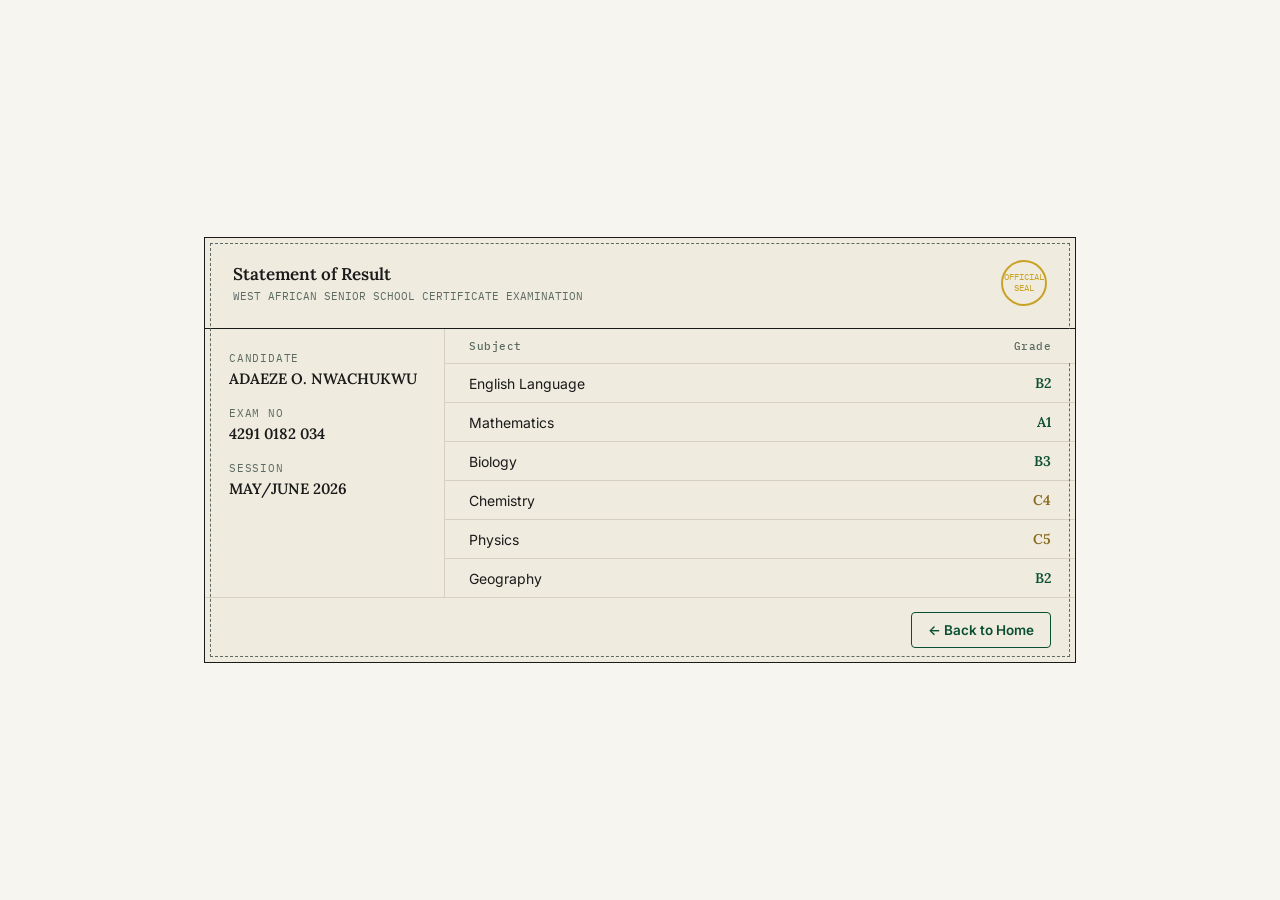
==== result-page.html @ 193b6bbd "add div, a and span" ====
<!DOCTYPE html>
<html lang="en">
<head>
<meta charset="UTF-8">
<meta name="viewport" content="width=device-width, initial-scale=1.0">
<title>Your Result — RESULTCHECK</title>
<link rel="preconnect" href="https://fonts.googleapis.com">
<link href="https://fonts.googleapis.com/css2?family=Lora:wght@400;500;600;700&family=IBM+Plex+Mono:wght@400;500&family=Inter:wght@400;500;600&display=swap" rel="stylesheet">
<link rel="stylesheet" href="css/waec-design-1.css">
<link rel="stylesheet" href="css/result-page.css">
</head>
<body class="result-page-body">

<div class="result-bg">
  <div class="result-bg-mark"></div>
</div>

<div class="result-page-wrap">
  <div class="slip slip-horizontal">
    <div class="slip-head">
      <div class="title">Statement of Result<small>WEST AFRICAN SENIOR SCHOOL CERTIFICATE EXAMINATION</small></div>
      <div class="slip-seal">OFFICIAL<br>SEAL</div>
    </div>

    <div class="slip-body-horizontal">
      <div class="slip-meta-vertical">
        <div class="meta-row"><span class="meta-label">CANDIDATE</span><strong>ADAEZE O. NWACHUKWU</strong></div>
        <div class="meta-row"><span class="meta-label">EXAM NO</span><strong id="slipExamNumber">4291 0182 034</strong></div>
        <div class="meta-row"><span class="meta-label">SESSION</span><strong>MAY/JUNE 2026</strong></div>
      </div>

      <table class="subjects-table-horizontal">
        <thead>
          <tr><th>Subject</th><th>Grade</th></tr>
        </thead>
        <tbody>
          <tr><td>English Language</td><td class="grade-B2">B2</td></tr>
          <tr><td>Mathematics</td><td class="grade-A1">A1</td></tr>
          <tr><td>Biology</td><td class="grade-B3">B3</td></tr>
          <tr><td>Chemistry</td><td class="grade-C4">C4</td></tr>
          <tr><td>Physics</td><td class="grade-C5">C5</td></tr>
          <tr><td>Geography</td><td class="grade-B2">B2</td></tr>
        </tbody>
      </table>
    </div>

    <div class="slip-actions">
      <a href="waec-design-1-working.html" class="btn-back-home">← Back to Home</a>
    </div>
  </div>
</div>

<script src="js/result-page.js"></script>
</body>
</html>
---- css/waec-design-1.css ----
:root {
    --paper: #F7F5EF;
    --paper-dim: #EFEBDF;
    --green: #0B4F32;
    --green-soft: #14603F;
    --gold: #C9A227;
    --ink: #1A1A1A;
    --muted: #5C6B62;
    --silver: #B8BCC0;
    --silver-dark: #8B9095;
    --line: #D6D0C0;
  }

  * { box-sizing: border-box; }

  body {
    margin: 0;
    background: var(--paper);
    color: var(--ink);
    font-family: 'Inter', sans-serif;
    -webkit-font-smoothing: antialiased;
  }

  /* ===== NAV ===== */
nav {
  background: var(--green);
  position: relative;
  box-shadow: 0 2px 10px rgba(11, 79, 50, 0.25);
}
nav::after {
  content: '';
  position: absolute;
  bottom: 0;
  left: 0;
  right: 0;
  height: 3px;
  background-image: repeating-linear-gradient(
    90deg,
    var(--gold) 0px,
    var(--gold) 8px,
    transparent 8px,
    transparent 14px
  );
}

.nav-inner {
  display: flex;
  justify-content: space-between;
  align-items: center;
  padding: 16px 0;
}

/* ----- Logo ----- */
.logo {
  display: flex;
  align-items: center;
  gap: 14px;
}
.logo-seal {
  width: 44px;
  height: 44px;
  flex-shrink: 0;
  clip-path: polygon(50% 0%, 100% 25%, 100% 75%, 50% 100%, 0% 75%, 0% 25%);
  background: var(--gold);
  display: flex;
  align-items: center;
  justify-content: center;
  position: relative;
}
.logo-seal::before {
  content: '';
  position: absolute;
  inset: 3px;
  clip-path: polygon(50% 0%, 100% 25%, 100% 75%, 50% 100%, 0% 75%, 0% 25%);
  background: var(--green);
}
.logo-seal {
  font-family: 'Lora', serif;
  font-weight: 700;
  font-size: 17px;
  color: var(--gold);
}
.logo-seal::after {
  content: 'W';
  position: relative;
  z-index: 1;
}
.logo-text {
  font-family: 'Lora', serif;
  font-weight: 700;
  font-size: 19px;
  letter-spacing: 0.3px;
  color: var(--paper);
  line-height: 1.15;
}
.logo-text span {
  color: var(--gold);
  font-weight: 400;
}
.logo-text small {
  display: block;
  font-family: 'IBM Plex Mono', monospace;
  font-weight: 400;
  font-size: 10px;
  letter-spacing: 0.5px;
  color: rgba(247, 245, 239, 0.55);
  margin-top: 2px;
}

/* ----- Links ----- */
.nav-links {
  display: flex;
  align-items: center;
  gap: 0;
}
.nav-link {
  position: relative;
  font-family: 'Inter', sans-serif;
  font-size: 14px;
  font-weight: 500;
  color: rgba(247, 245, 239, 0.85);
  text-decoration: none;
  padding: 8px 20px;
  transition: color 0.2s ease;
}
.nav-link:not(:last-child)::after {
  content: '';
  position: absolute;
  right: 0;
  top: 50%;
  width: 5px;
  height: 5px;
  background: var(--gold);
  transform: translateY(-50%) rotate(45deg);
  opacity: 0.6;
}
.nav-link::before {
  content: '';
  position: absolute;
  left: 20px;
  right: 20px;
  bottom: 4px;
  height: 2px;
  background: var(--gold);
  transform: scaleX(0);
  transform-origin: left;
  transition: transform 0.25s ease;
}
.nav-link:hover {
  color: var(--paper);
}
.nav-link:hover::before {
  transform: scaleX(1);
}

/* ----- Help badge ----- */
.nav-help {
  display: flex;
  align-items: center;
  gap: 8px;
  font-family: 'IBM Plex Mono', monospace;
  font-size: 12.5px;
  font-weight: 500;
  color: var(--paper);
  border: 1px solid rgba(201, 162, 39, 0.5);
  padding: 8px 14px;
  border-radius: 3px;
}
.nav-help-dot {
  width: 6px;
  height: 6px;
  border-radius: 50%;
  background: var(--gold);
  box-shadow: 0 0 6px var(--gold);
}
  /* ===== HERO ===== */
  .hero {
    padding: 60px 0 64px;
    display: grid;
    grid-template-columns: 1fr 1fr;
    gap: 56px;
    align-items: center;
  }
  .eyebrow-line {
    font-family: 'IBM Plex Mono', monospace;
    font-size: 12px;
    color: var(--muted);
    margin-bottom: 16px;
  }
  h1 {
    font-family: 'Lora', serif;
    font-weight: 600;
    font-size: 38px;
    line-height: 1.2;
    margin: 0 0 16px;
    color: var(--ink);
  }
  .hero-copy {
    font-size: 15.5px;
    line-height: 1.65;
    color: var(--muted);
    max-width: 420px;
    margin: 0 0 26px;
  }
  .hero-note {
    font-size: 12.5px;
    color: var(--muted);
    display: flex;
    align-items: center;
    gap: 8px;
  }
  .hero-note::before {
    content: '';
    width: 6px; height: 6px;
    background: var(--gold);
    display: inline-block;
    border-radius: 50%;
  }

  /* ===== SCRATCH CARD ===== */
  .card {
    background: var(--green);
    border-radius: 6px;
    padding: 0;
    position: relative;
    box-shadow: 0 1px 0 var(--gold) inset;
    overflow: hidden;
  }
  .card-top {
    padding: 20px 24px 16px;
    display: flex;
    justify-content: space-between;
    align-items: flex-start;
    border-bottom: 1px dashed rgba(255,255,255,0.25);
  }
  .card-brand {
    font-family: 'Lora', serif;
    color: var(--paper);
    font-weight: 600;
    font-size: 15px;
  }
  .card-brand small {
    display: block;
    font-family: 'IBM Plex Mono', monospace;
    font-weight: 400;
    font-size: 10px;
    color: rgba(247,245,239,0.6);
    margin-top: 3px;
    letter-spacing: 0.5px;
  }
  .card-year {
    font-family: 'IBM Plex Mono', monospace;
    font-size: 11px;
    color: var(--gold);
    border: 1px solid var(--gold);
    padding: 4px 8px;
    border-radius: 3px;
  }

  .card-body { padding: 22px 24px 26px; }

  .field-label {
    font-family: 'IBM Plex Mono', monospace;
    font-size: 10.5px;
    letter-spacing: 0.8px;
    color: rgba(247,245,239,0.55);
    margin-bottom: 6px;
  }
  .field {
    background: rgba(247,245,239,0.06);
    border: 1px solid rgba(247,245,239,0.2);
    border-radius: 4px;
    padding: 11px 12px;
    margin-bottom: 16px;
    color: var(--paper);
    font-family: 'IBM Plex Mono', monospace;
    font-size: 14px;
    letter-spacing: 1px;
  }

  .scratch-panel {
    background: linear-gradient(135deg, var(--silver) 0%, var(--silver-dark) 50%, var(--silver) 100%);
    border-radius: 4px;
    padding: 13px 12px;
    margin-bottom: 20px;
    position: relative;
    display: flex;
    align-items: center;
    justify-content: space-between;
  }
  .scratch-panel .pin-label {
    font-family: 'IBM Plex Mono', monospace;
    font-size: 10px;
    color: #4A4E52;
    letter-spacing: 0.6px;
  }
  .scratch-panel .pin-value {
    font-family: 'IBM Plex Mono', monospace;
    font-size: 15px;
    letter-spacing: 3px;
    color: #33373A;
    font-weight: 500;
  }
  .scratch-texture {
    position: absolute;
    inset: 0;
    border-radius: 4px;
    background-image: repeating-linear-gradient(
      115deg,
      rgba(255,255,255,0.15) 0px,
      rgba(255,255,255,0.15) 1px,
      transparent 1px,
      transparent 5px
    );
    pointer-events: none;
  }

  .btn-check {
    width: 100%;
    background: var(--gold);
    color: var(--green);
    border: none;
    padding: 13px;
    font-size: 14.5px;
    font-weight: 600;
    font-family: 'Inter', sans-serif;
    border-radius: 4px;
    cursor: pointer;
  }

  /* ===== HOW IT WORKS ===== */
  .steps {
    padding: 56px 0 60px;
    border-top: 1px solid var(--line);
  }
  .section-head { margin-bottom: 30px; }
  .section-head h2 {
    font-family: 'Lora', serif;
    font-size: 24px;
    font-weight: 600;
    margin: 0 0 6px;
  }
  .section-head p {
    font-size: 14px;
    color: var(--muted);
    margin: 0;
  }
  .steps-grid {
    display: grid;
    grid-template-columns: repeat(3, 1fr);
    gap: 0;
  }
  .step {
    padding: 0 24px 0 0;
    border-right: 1px solid var(--line);
    margin-right: 24px;
  }
  .step:last-child { border-right: none; margin-right: 0; padding-right: 0; }
  .step-num {
    font-family: 'IBM Plex Mono', monospace;
    font-size: 12px;
    color: var(--gold);
    margin-bottom: 10px;
  }
  .step h3 {
    font-family: 'Lora', serif;
    font-size: 16.5px;
    margin: 0 0 8px;
  }
  .step p {
    font-size: 13.5px;
    color: var(--muted);
    line-height: 1.6;
    margin: 0;
  }

  /* ===== SAMPLE RESULT SLIP ===== */
  .slip-section {
    padding: 60px 0 72px;
    border-top: 1px solid var(--line);
  }
  .slip {
    border: 1.5px solid var(--ink);
    background: var(--paper-dim);
    position: relative;
  }
  .slip::before {
    content: '';
    position: absolute;
    inset: 5px;
    border: 1px dashed var(--muted);
    pointer-events: none;
  }
  .slip-head {
    display: flex;
    justify-content: space-between;
    align-items: center;
    padding: 22px 28px;
    border-bottom: 1px solid var(--ink);
  }
  .slip-head .title {
    font-family: 'Lora', serif;
    font-weight: 600;
    font-size: 17px;
  }
  .slip-head .title small {
    display: block;
    font-family: 'IBM Plex Mono', monospace;
    font-weight: 400;
    font-size: 10.5px;
    color: var(--muted);
    margin-top: 4px;
  }
  .slip-seal {
    width: 46px; height: 46px;
    border: 2px solid var(--gold);
    border-radius: 50%;
    display: flex; align-items: center; justify-content: center;
    font-family: 'IBM Plex Mono', monospace;
    font-size: 9px;
    color: var(--gold);
    text-align: center;
    line-height: 1.2;
  }
  .slip-meta {
    display: flex;
    gap: 40px;
    padding: 16px 28px;
    border-bottom: 1px solid var(--line);
    font-family: 'IBM Plex Mono', monospace;
    font-size: 11.5px;
    color: var(--muted);
  }
  .slip-meta strong { color: var(--ink); font-weight: 500; }

  table { width: 100%; border-collapse: collapse; }
  thead th {
    text-align: left;
    font-family: 'IBM Plex Mono', monospace;
    font-size: 10.5px;
    font-weight: 500;
    color: var(--muted);
    padding: 14px 28px 10px;
    letter-spacing: 0.5px;
  }
  thead th:last-child { text-align: right; padding-right: 28px; }
  tbody td {
    padding: 11px 28px;
    font-size: 14px;
    border-top: 1px solid var(--line);
  }
  tbody td:last-child {
    text-align: right;
    font-family: 'Lora', serif;
    font-weight: 600;
    padding-right: 28px;
  }
  .grade-A1, .grade-B2, .grade-B3 { color: var(--green); }
  .grade-C4, .grade-C5, .grade-C6 { color: #8A6A1E; }

  footer {
    border-top: 1px solid var(--line);
    padding: 22px 0;
    display: flex;
    justify-content: space-between;
    font-size: 11.5px;
    font-family: 'IBM Plex Mono', monospace;
    color: var(--muted);
  }

  @media (max-width: 760px) {
    .hero { grid-template-columns: 1fr; gap: 36px; }
    h1 { font-size: 29px; }
    .steps-grid { grid-template-columns: 1fr; row-gap: 24px; }
    .step { border-right: none; margin-right: 0; padding-right: 0; }
    .slip-meta { flex-wrap: wrap; gap: 16px 24px; }
  }
  /* Real <input> elements need their browser defaults reset to
     look like the .field boxes did as plain divs */
  input.field {
    width: 100%;
    font-family: 'IBM Plex Mono', monospace;
    outline: none;
  }
  input.field::placeholder {
    color: rgba(247,245,239,0.35);
  }
  input.field:focus {
    border-color: var(--gold);
  }

  .field-error {
    color: #E07A5F;
    font-size: 12px;
    font-family: 'Inter', sans-serif;
    margin: -10px 0 12px;
    min-height: 14px;
  }

  /* Scratch panel is now a <button> — strip button defaults */
  .scratch-panel {
    border: none;
    cursor: pointer;
    width: 100%;
    text-align: left;
  }
  .scratch-texture {
    transition: opacity 0.4s ease;
  }
  .pin-value {
    transition: letter-spacing 0.2s ease;
  }

  .btn-check:disabled {
    opacity: 0.7;
    cursor: default;
  }
.hidden {
  display: none;
}

/* Result slip becomes a full-screen overlay that covers the checker */
.slip-section:not(.hidden) {
  position: fixed;
  inset: 0;
  z-index: 200;
  background: rgba(26, 26, 26, 0.6);
  padding: 40px 20px;
  overflow-y: auto;
  display: flex;
  justify-content: center;
  border-top: none;
  animation: fadeInOverlay 0.3s ease;
}
.slip-section:not(.hidden) .wrap {
  max-width: 640px;
  width: 100%;
  height: fit-content;
}
@keyframes fadeInOverlay {
  from { opacity: 0; }
  to { opacity: 1; }
}
  @keyframes reveal {
    from { opacity: 0; transform: translateY(8px); }
    to { opacity: 1; transform: translateY(0); }
  }
  .btn-primary-reveal {
  margin-top: 20px;
  background: var(--green);
  color: var(--paper);
  border: none;
  padding: 13px 24px;
  font-size: 14.5px;
  font-weight: 600;
  font-family: 'Inter', sans-serif;
  border-radius: 4px;
  cursor: pointer;
}
.btn-primary-reveal:hover {
  background: var(--green-soft);
}

.card:not(.hidden) {
  animation: reveal 0.5s ease;
}
/* ===== HAMBURGER TOGGLE (hidden on desktop) ===== */
.nav-toggle {
  display: none;
  flex-direction: column;
  justify-content: center;
  gap: 5px;
  width: 32px;
  height: 32px;
  background: transparent;
  border: none;
  cursor: pointer;
  padding: 0;
}
.nav-toggle span {
  display: block;
  height: 2px;
  width: 100%;
  background: var(--paper);
  border-radius: 1px;
  transition: transform 0.25s ease, opacity 0.25s ease;
}

/* Turn the three bars into an X when the menu is open */
.nav-toggle[aria-expanded="true"] span:nth-child(1) {
  transform: translateY(7px) rotate(45deg);
}
.nav-toggle[aria-expanded="true"] span:nth-child(2) {
  opacity: 0;
}
.nav-toggle[aria-expanded="true"] span:nth-child(3) {
  transform: translateY(-7px) rotate(-45deg);
}

/* ===== MOBILE NAV LAYOUT ===== */
@media (max-width: 760px) {
  .nav-toggle {
    display: flex;
  }

  .nav-panel {
    position: absolute;
    top: 100%;
    left: 0;
    right: 0;
    background: var(--green-soft);
    border-top: 1px solid rgba(201, 162, 39, 0.3);
    max-height: 0;
    overflow: hidden;
    transition: max-height 0.3s ease;
  }
  .nav-panel.open {
    max-height: 300px;
  }

  .nav-links {
    flex-direction: column;
    align-items: flex-start;
    padding: 8px 28px;
    gap: 2px;
  }
  .nav-link {
    width: 100%;
    padding: 12px 0;
  }
  .nav-link:not(:last-child)::after {
    display: none;
  }
  .nav-link::before {
    left: 0;
    right: 0;
  }

  .nav-help {
    margin: 12px 28px 20px;
    width: fit-content;
  }

  nav {
    position: relative;
  }
}

/* ===== HERO REDESIGN (centered, expanded, dynamic) ===== */
.hero {
  position: relative;
  overflow: hidden;
  padding: 110px 0 120px;
  display: block;
  text-align: center;
}

.hero-bg-mark {
  position: absolute;
  top: 50%;
  left: 50%;
  width: 580px;
  height: 580px;
  transform: translate(-50%, -50%);
  clip-path: polygon(50% 0%, 100% 25%, 100% 75%, 50% 100%, 0% 75%, 0% 25%);
  background: var(--green);
  opacity: 0.045;
  z-index: 0;
  animation: slowSpin 70s linear infinite;
  pointer-events: none;
}
@keyframes slowSpin {
  from { transform: translate(-50%, -50%) rotate(0deg); }
  to { transform: translate(-50%, -50%) rotate(360deg); }
}

.hero-inner {
  position: relative;
  z-index: 1;
  display: flex;
  flex-direction: column;
  align-items: center;
}

.hero .eyebrow-line {
  margin-bottom: 18px;
  animation: fadeInUp 0.6s ease 0s both;
}
.hero h1 {
  font-size: 52px;
  max-width: 680px;
  margin: 0 auto 20px;
  animation: fadeInUp 0.6s ease 0.1s both;
}
.hero .hero-copy {
  max-width: 500px;
  margin: 0 auto 26px;
}
.hero .hero-copy { animation: fadeInUp 0.6s ease 0.2s both; }
.hero .hero-note {
  justify-content: center;
  animation: fadeInUp 0.6s ease 0.3s both;
}
.hero .btn-primary-reveal {
  animation: fadeInUp 0.6s ease 0.4s both;
}

.hero .card {
  margin: 36px auto 0;
  max-width: 420px;
  text-align: left;
}

@keyframes fadeInUp {
  from { opacity: 0; transform: translateY(18px); }
  to { opacity: 1; transform: translateY(0); }
}

@media (max-width: 760px) {
  .hero h1 { font-size: 34px; }
}

/* ===== HIDE RESULT BUTTON ===== */
.btn-hide-result {
  display: inline-flex;
  align-items: center;
  background: transparent;
  border: 1px solid var(--muted);
  color: var(--muted);
  font-family: 'Inter', sans-serif;
  font-size: 13px;
  font-weight: 500;
  padding: 8px 16px;
  border-radius: 4px;
  cursor: pointer;
  margin-bottom: 24px;
  transition: border-color 0.2s ease, color 0.2s ease;
}
.btn-hide-result:hover {
  border-color: var(--ink);
  color: var(--ink);
}
---- css/result-page.css ----
html, body.result-page-body {
  height: 100%;
  margin: 0;
  overflow: hidden;
  background: var(--paper);
}

body.result-page-body {
  display: flex;
  align-items: center;
  justify-content: center;
  position: relative;
}

/* ===== Background ===== */
.result-bg {
  position: fixed;
  inset: 0;
  z-index: -1;
  overflow: hidden;
}
.result-bg-mark {
  position: absolute;
  top: 50%;
  left: 50%;
  width: 900px;
  height: 900px;
  transform: translate(-50%, -50%);
  clip-path: polygon(50% 0%, 100% 25%, 100% 75%, 50% 100%, 0% 75%, 0% 25%);
  background: var(--green);
  opacity: 0.04;
  animation: slowSpin 80s linear infinite;
}
@keyframes slowSpin {
  from { transform: translate(-50%, -50%) rotate(0deg); }
  to { transform: translate(-50%, -50%) rotate(360deg); }
}

/* ===== Horizontal slip layout ===== */
.result-page-wrap {
  width: 100%;
  max-width: 920px;
  max-height: 92vh;
  padding: 0 24px;
  box-sizing: border-box;
  animation: fadeInUp 0.5s ease both;
}
@keyframes fadeInUp {
  from { opacity: 0; transform: translateY(14px); }
  to { opacity: 1; transform: translateY(0); }
}

.slip-horizontal {
  max-height: 88vh;
  display: flex;
  flex-direction: column;
}

.slip-body-horizontal {
  display: flex;
  flex: 1;
  min-height: 0;
}

.slip-meta-vertical {
  width: 240px;
  flex-shrink: 0;
  border-right: 1px solid var(--line);
  padding: 22px 24px;
  display: flex;
  flex-direction: column;
  gap: 18px;
}
.meta-row {
  display: flex;
  flex-direction: column;
  gap: 4px;
  opacity: 0;
  animation: rowIn 0.4s ease forwards;
}
.meta-row:nth-child(1) { animation-delay: 0.15s; }
.meta-row:nth-child(2) { animation-delay: 0.25s; }
.meta-row:nth-child(3) { animation-delay: 0.35s; }
.meta-label {
  font-family: 'IBM Plex Mono', monospace;
  font-size: 10.5px;
  letter-spacing: 0.8px;
  color: var(--muted);
}
.meta-row strong {
  font-family: 'Lora', serif;
  font-size: 15px;
  font-weight: 600;
}
@keyframes rowIn {
  from { opacity: 0; transform: translateX(-8px); }
  to { opacity: 1; transform: translateX(0); }
}

.subjects-table-horizontal {
  flex: 1;
  overflow-y: auto;
  border-collapse: collapse;
}
.subjects-table-horizontal thead th {
  position: sticky;
  top: 0;
  background: var(--paper-dim);
  text-align: left;
  font-family: 'IBM Plex Mono', monospace;
  font-size: 10.5px;
  color: var(--muted);
  padding: 10px 24px;
}
.subjects-table-horizontal thead th:last-child { text-align: right; }
.subjects-table-horizontal tbody td {
  padding: 10px 24px;
  font-size: 14px;
  border-top: 1px solid var(--line);
  opacity: 0;
  animation: rowIn 0.35s ease forwards;
}
.subjects-table-horizontal tbody td:last-child {
  text-align: right;
  font-family: 'Lora', serif;
  font-weight: 600;
}
.subjects-table-horizontal tbody tr:nth-child(1) td { animation-delay: 0.3s; }
.subjects-table-horizontal tbody tr:nth-child(2) td { animation-delay: 0.36s; }
.subjects-table-horizontal tbody tr:nth-child(3) td { animation-delay: 0.42s; }
.subjects-table-horizontal tbody tr:nth-child(4) td { animation-delay: 0.48s; }
.subjects-table-horizontal tbody tr:nth-child(5) td { animation-delay: 0.54s; }
.subjects-table-horizontal tbody tr:nth-child(6) td { animation-delay: 0.6s; }
.subjects-table-horizontal tbody tr:hover td {
  background: var(--paper-dim);
}

.slip-actions {
  padding: 14px 24px;
  border-top: 1px solid var(--line);
  display: flex;
  justify-content: flex-end;
}
.btn-back-home {
  font-family: 'Inter', sans-serif;
  font-size: 13.5px;
  font-weight: 600;
  color: var(--green);
  text-decoration: none;
  padding: 9px 16px;
  border: 1px solid var(--green);
  border-radius: 4px;
  transition: background 0.2s ease, color 0.2s ease;
}
.btn-back-home:hover {
  background: var(--green);
  color: var(--paper);
}

@media (max-width: 640px) {
  .slip-body-horizontal { flex-direction: column; overflow-y: auto; }
  .slip-meta-vertical {
    width: auto;
    border-right: none;
    border-bottom: 1px solid var(--line);
    flex-direction: row;
    flex-wrap: wrap;
    gap: 20px;
  }
  .subjects-table-horizontal { overflow-y: visible; }
}
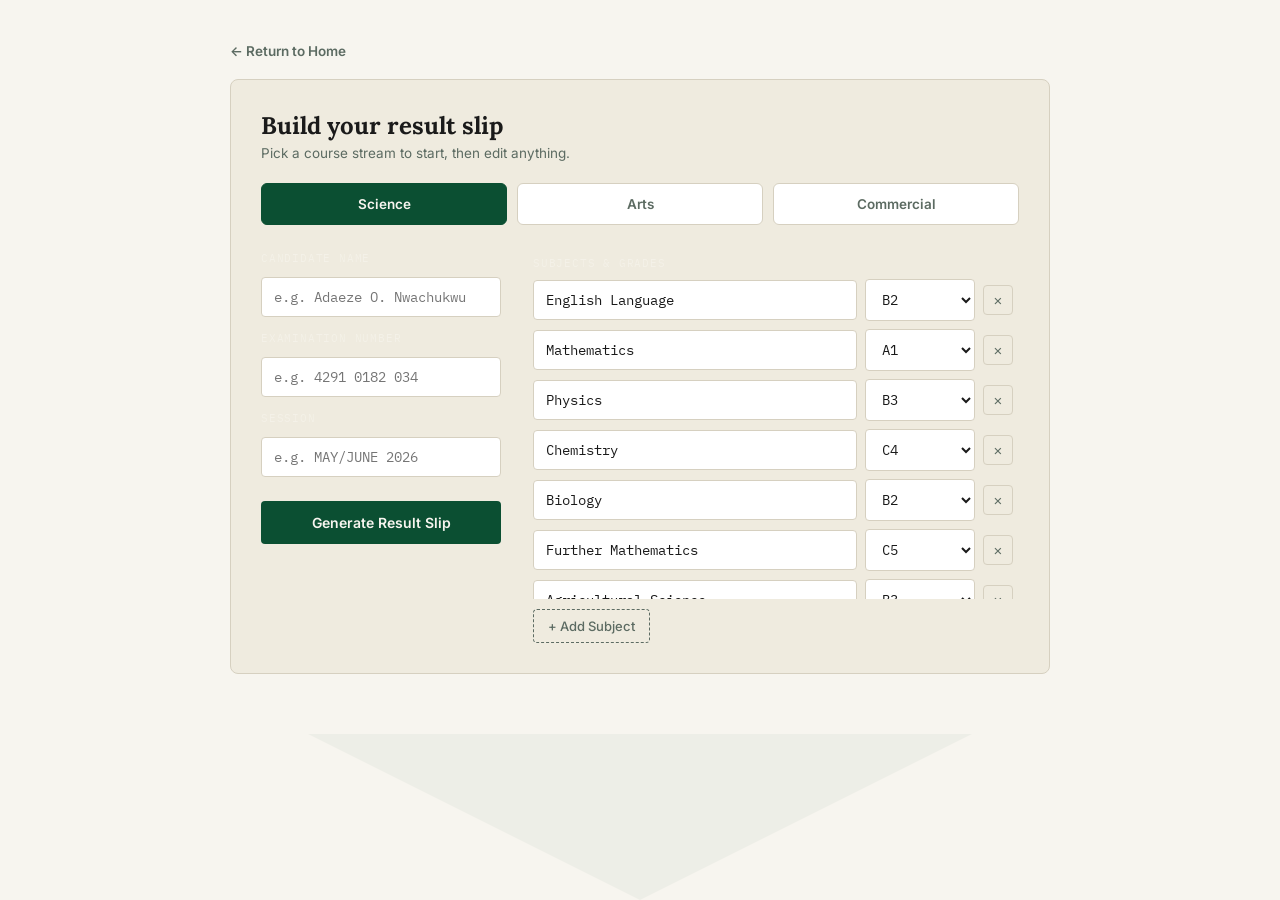
==== commit 885476ce: "add div , input and class" ====
--- a/result-page.html
+++ b/result-page.html
@@ -3,7 +3,7 @@
 <head>
 <meta charset="UTF-8">
 <meta name="viewport" content="width=device-width, initial-scale=1.0">
-<title>Your Result — RESULTCHECK</title>
+<title>Build Your Result — RESULTCHECK</title>
 <link rel="preconnect" href="https://fonts.googleapis.com">
 <link href="https://fonts.googleapis.com/css2?family=Lora:wght@400;500;600;700&family=IBM+Plex+Mono:wght@400;500&family=Inter:wght@400;500;600&display=swap" rel="stylesheet">
 <link rel="stylesheet" href="css/waec-design-1.css">
@@ -15,8 +15,48 @@
   <div class="result-bg-mark"></div>
 </div>
 
-<div class="result-page-wrap">
-  <div class="slip slip-horizontal">
+<div class="builder-wrap">
+
+  <a href="waec-design-1-working.html" class="btn-return">← Return to Home</a>
+
+  <!-- ===== BUILDER (shown first) ===== -->
+  <div class="builder-panel" id="inputPanel">
+
+    <div class="builder-head">
+      <h2>Build your result slip</h2>
+      <p>Pick a course stream to start, then edit anything.</p>
+    </div>
+
+    <div class="stream-picker">
+      <button type="button" class="stream-chip stream-science" data-stream="science">Science</button>
+      <button type="button" class="stream-chip stream-arts" data-stream="arts">Arts</button>
+      <button type="button" class="stream-chip stream-commercial" data-stream="commercial">Commercial</button>
+    </div>
+
+    <div class="builder-columns">
+      <div class="builder-col-left">
+        <label class="field-label">CANDIDATE NAME</label>
+        <input type="text" class="field-light" id="inputName" placeholder="e.g. Adaeze O. Nwachukwu">
+
+        <label class="field-label">EXAMINATION NUMBER</label>
+        <input type="text" class="field-light" id="inputExamNo" placeholder="e.g. 4291 0182 034">
+
+        <label class="field-label">SESSION</label>
+        <input type="text" class="field-light" id="inputSession" placeholder="e.g. MAY/JUNE 2026">
+
+        <button type="button" class="btn-generate" id="generateBtn">Generate Result Slip</button>
+      </div>
+
+      <div class="builder-col-right">
+        <label class="field-label">SUBJECTS &amp; GRADES</label>
+        <div class="subject-rows" id="subjectRows"></div>
+        <button type="button" class="btn-add-subject" id="addSubjectBtn">+ Add Subject</button>
+      </div>
+    </div>
+  </div>
+
+  <!-- ===== GENERATED SLIP (hidden until generated) ===== -->
+  <div class="slip slip-horizontal hidden" id="generatedSlip">
     <div class="slip-head">
       <div class="title">Statement of Result<small>WEST AFRICAN SENIOR SCHOOL CERTIFICATE EXAMINATION</small></div>
       <div class="slip-seal">OFFICIAL<br>SEAL</div>
@@ -24,30 +64,22 @@
 
     <div class="slip-body-horizontal">
       <div class="slip-meta-vertical">
-        <div class="meta-row"><span class="meta-label">CANDIDATE</span><strong>ADAEZE O. NWACHUKWU</strong></div>
-        <div class="meta-row"><span class="meta-label">EXAM NO</span><strong id="slipExamNumber">4291 0182 034</strong></div>
-        <div class="meta-row"><span class="meta-label">SESSION</span><strong>MAY/JUNE 2026</strong></div>
+        <div class="meta-row"><span class="meta-label">CANDIDATE</span><strong id="outName">—</strong></div>
+        <div class="meta-row"><span class="meta-label">EXAM NO</span><strong id="outExamNo">—</strong></div>
+        <div class="meta-row"><span class="meta-label">SESSION</span><strong id="outSession">—</strong></div>
       </div>
 
       <table class="subjects-table-horizontal">
-        <thead>
-          <tr><th>Subject</th><th>Grade</th></tr>
-        </thead>
-        <tbody>
-          <tr><td>English Language</td><td class="grade-B2">B2</td></tr>
-          <tr><td>Mathematics</td><td class="grade-A1">A1</td></tr>
-          <tr><td>Biology</td><td class="grade-B3">B3</td></tr>
-          <tr><td>Chemistry</td><td class="grade-C4">C4</td></tr>
-          <tr><td>Physics</td><td class="grade-C5">C5</td></tr>
-          <tr><td>Geography</td><td class="grade-B2">B2</td></tr>
-        </tbody>
+        <thead><tr><th>Subject</th><th>Grade</th></tr></thead>
+        <tbody id="outSubjectsBody"></tbody>
       </table>
     </div>
 
     <div class="slip-actions">
-      <a href="waec-design-1-working.html" class="btn-back-home">← Back to Home</a>
+      <button type="button" class="btn-back-home" id="editAgainBtn">← Edit Again</button>
     </div>
   </div>
+
 </div>
 
 <script src="js/result-page.js"></script>
--- a/css/result-page.css
+++ b/css/result-page.css
@@ -1,30 +1,21 @@
 html, body.result-page-body {
-  height: 100%;
+  min-height: 100%;
   margin: 0;
-  overflow: hidden;
   background: var(--paper);
 }
-
 body.result-page-body {
   display: flex;
-  align-items: center;
   justify-content: center;
+  padding: 40px 20px 60px;
   position: relative;
-}
-
-/* ===== Background ===== */
-.result-bg {
-  position: fixed;
-  inset: 0;
-  z-index: -1;
-  overflow: hidden;
-}
+  box-sizing: border-box;
+}
+
+.result-bg { position: fixed; inset: 0; z-index: -1; overflow: hidden; }
 .result-bg-mark {
   position: absolute;
-  top: 50%;
-  left: 50%;
-  width: 900px;
-  height: 900px;
+  top: 50%; left: 50%;
+  width: 900px; height: 900px;
   transform: translate(-50%, -50%);
   clip-path: polygon(50% 0%, 100% 25%, 100% 75%, 50% 100%, 0% 75%, 0% 25%);
   background: var(--green);
@@ -36,103 +27,177 @@
   to { transform: translate(-50%, -50%) rotate(360deg); }
 }
 
-/* ===== Horizontal slip layout ===== */
-.result-page-wrap {
+.builder-wrap {
   width: 100%;
-  max-width: 920px;
-  max-height: 92vh;
-  padding: 0 24px;
-  box-sizing: border-box;
-  animation: fadeInUp 0.5s ease both;
+  max-width: 820px;
+  animation: fadeInUp 0.4s ease both;
 }
 @keyframes fadeInUp {
   from { opacity: 0; transform: translateY(14px); }
   to { opacity: 1; transform: translateY(0); }
 }
 
-.slip-horizontal {
-  max-height: 88vh;
+.btn-return {
+  display: inline-block;
+  margin-bottom: 20px;
+  font-family: 'Inter', sans-serif;
+  font-size: 13.5px;
+  font-weight: 600;
+  color: var(--muted);
+  text-decoration: none;
+}
+.btn-return:hover { color: var(--ink); }
+
+/* ===== BUILDER PANEL ===== */
+.builder-panel {
+  background: var(--paper-dim);
+  border: 1px solid var(--line);
+  border-radius: 8px;
+  padding: 30px;
+}
+.builder-head h2 {
+  font-family: 'Lora', serif;
+  font-size: 24px;
+  margin: 0 0 4px;
+}
+.builder-head p {
+  font-size: 13.5px;
+  color: var(--muted);
+  margin: 0 0 22px;
+}
+
+/* ----- Stream picker ----- */
+.stream-picker {
+  display: flex;
+  gap: 10px;
+  margin-bottom: 26px;
+}
+.stream-chip {
+  flex: 1;
+  padding: 12px;
+  border-radius: 6px;
+  border: 1.5px solid var(--line);
+  background: var(--white, #fff);
+  font-family: 'Inter', sans-serif;
+  font-weight: 600;
+  font-size: 13.5px;
+  cursor: pointer;
+  transition: all 0.2s ease;
+  color: var(--muted);
+}
+.stream-chip.active.stream-science { background: var(--green); border-color: var(--green); color: var(--paper); }
+.stream-chip.active.stream-arts { background: var(--gold); border-color: var(--gold); color: var(--ink); }
+.stream-chip.active.stream-commercial { background: var(--ink); border-color: var(--ink); color: var(--paper); }
+.stream-chip:hover:not(.active) { border-color: var(--muted); }
+
+/* ----- Two column layout ----- */
+.builder-columns {
+  display: grid;
+  grid-template-columns: 240px 1fr;
+  gap: 32px;
+}
+.builder-col-left { display: flex; flex-direction: column; }
+.builder-col-left .field-label { margin-top: 14px; }
+.builder-col-left .field-label:first-child { margin-top: 0; }
+
+.field-light {
+  width: 100%;
+  background: var(--white, #fff);
+  border: 1px solid var(--line);
+  border-radius: 4px;
+  padding: 10px 12px;
+  font-family: 'IBM Plex Mono', monospace;
+  font-size: 13.5px;
+  color: var(--ink);
+  outline: none;
+  box-sizing: border-box;
+  margin-top: 6px;
+}
+.field-light:focus { border-color: var(--gold); }
+
+.btn-generate {
+  margin-top: 24px;
+  background: var(--green);
+  color: var(--paper);
+  border: none;
+  padding: 13px;
+  font-family: 'Inter', sans-serif;
+  font-size: 14px;
+  font-weight: 600;
+  border-radius: 4px;
+  cursor: pointer;
+}
+.btn-generate:hover { background: var(--green-soft); }
+
+/* ----- Subject rows ----- */
+.subject-rows {
   display: flex;
   flex-direction: column;
-}
-
-.slip-body-horizontal {
-  display: flex;
-  flex: 1;
-  min-height: 0;
-}
-
+  gap: 8px;
+  margin-top: 8px;
+  max-height: 320px;
+  overflow-y: auto;
+  padding-right: 4px;
+}
+.subject-row {
+  display: grid;
+  grid-template-columns: 1fr 110px 32px;
+  gap: 8px;
+  align-items: center;
+}
+.subject-row select.field-light,
+.subject-row input.field-light { margin-top: 0; }
+.remove-row-btn {
+  width: 30px; height: 30px;
+  border: 1px solid var(--line);
+  background: transparent;
+  color: var(--muted);
+  border-radius: 4px;
+  cursor: pointer;
+  font-size: 15px;
+}
+.remove-row-btn:hover { border-color: #C1440E; color: #C1440E; }
+
+.btn-add-subject {
+  margin-top: 10px;
+  background: transparent;
+  border: 1px dashed var(--muted);
+  color: var(--muted);
+  font-family: 'Inter', sans-serif;
+  font-size: 13px;
+  font-weight: 500;
+  padding: 8px 14px;
+  border-radius: 4px;
+  cursor: pointer;
+  align-self: flex-start;
+}
+.btn-add-subject:hover { border-color: var(--green); color: var(--green); }
+
+/* ===== GENERATED SLIP ===== */
+.slip-horizontal { max-width: 100%; }
+.slip-body-horizontal { display: flex; }
 .slip-meta-vertical {
-  width: 240px;
-  flex-shrink: 0;
+  width: 220px; flex-shrink: 0;
   border-right: 1px solid var(--line);
   padding: 22px 24px;
-  display: flex;
-  flex-direction: column;
-  gap: 18px;
-}
-.meta-row {
-  display: flex;
-  flex-direction: column;
-  gap: 4px;
-  opacity: 0;
-  animation: rowIn 0.4s ease forwards;
-}
-.meta-row:nth-child(1) { animation-delay: 0.15s; }
-.meta-row:nth-child(2) { animation-delay: 0.25s; }
-.meta-row:nth-child(3) { animation-delay: 0.35s; }
-.meta-label {
-  font-family: 'IBM Plex Mono', monospace;
-  font-size: 10.5px;
-  letter-spacing: 0.8px;
-  color: var(--muted);
-}
-.meta-row strong {
-  font-family: 'Lora', serif;
-  font-size: 15px;
-  font-weight: 600;
-}
-@keyframes rowIn {
-  from { opacity: 0; transform: translateX(-8px); }
-  to { opacity: 1; transform: translateX(0); }
-}
-
-.subjects-table-horizontal {
-  flex: 1;
-  overflow-y: auto;
-  border-collapse: collapse;
-}
+  display: flex; flex-direction: column; gap: 18px;
+}
+.meta-row { display: flex; flex-direction: column; gap: 4px; }
+.meta-label { font-family: 'IBM Plex Mono', monospace; font-size: 10.5px; color: var(--muted); }
+.meta-row strong { font-family: 'Lora', serif; font-size: 15px; }
+
+.subjects-table-horizontal { flex: 1; border-collapse: collapse; }
 .subjects-table-horizontal thead th {
-  position: sticky;
-  top: 0;
+  text-align: left; font-family: 'IBM Plex Mono', monospace;
+  font-size: 10.5px; color: var(--muted); padding: 10px 24px;
   background: var(--paper-dim);
-  text-align: left;
-  font-family: 'IBM Plex Mono', monospace;
-  font-size: 10.5px;
-  color: var(--muted);
-  padding: 10px 24px;
 }
 .subjects-table-horizontal thead th:last-child { text-align: right; }
 .subjects-table-horizontal tbody td {
-  padding: 10px 24px;
-  font-size: 14px;
-  border-top: 1px solid var(--line);
-  opacity: 0;
-  animation: rowIn 0.35s ease forwards;
+  padding: 10px 24px; font-size: 14px; border-top: 1px solid var(--line);
 }
 .subjects-table-horizontal tbody td:last-child {
-  text-align: right;
-  font-family: 'Lora', serif;
-  font-weight: 600;
-}
-.subjects-table-horizontal tbody tr:nth-child(1) td { animation-delay: 0.3s; }
-.subjects-table-horizontal tbody tr:nth-child(2) td { animation-delay: 0.36s; }
-.subjects-table-horizontal tbody tr:nth-child(3) td { animation-delay: 0.42s; }
-.subjects-table-horizontal tbody tr:nth-child(4) td { animation-delay: 0.48s; }
-.subjects-table-horizontal tbody tr:nth-child(5) td { animation-delay: 0.54s; }
-.subjects-table-horizontal tbody tr:nth-child(6) td { animation-delay: 0.6s; }
-.subjects-table-horizontal tbody tr:hover td {
-  background: var(--paper-dim);
+  text-align: right; font-family: 'Lora', serif; font-weight: 600;
 }
 
 .slip-actions {
@@ -146,26 +211,16 @@
   font-size: 13.5px;
   font-weight: 600;
   color: var(--green);
-  text-decoration: none;
+  background: transparent;
+  border: 1px solid var(--green);
+  border-radius: 4px;
   padding: 9px 16px;
-  border: 1px solid var(--green);
-  border-radius: 4px;
-  transition: background 0.2s ease, color 0.2s ease;
-}
-.btn-back-home:hover {
-  background: var(--green);
-  color: var(--paper);
-}
-
-@media (max-width: 640px) {
-  .slip-body-horizontal { flex-direction: column; overflow-y: auto; }
-  .slip-meta-vertical {
-    width: auto;
-    border-right: none;
-    border-bottom: 1px solid var(--line);
-    flex-direction: row;
-    flex-wrap: wrap;
-    gap: 20px;
-  }
-  .subjects-table-horizontal { overflow-y: visible; }
-}
+  cursor: pointer;
+}
+.btn-back-home:hover { background: var(--green); color: var(--paper); }
+
+@media (max-width: 700px) {
+  .builder-columns { grid-template-columns: 1fr; }
+  .slip-body-horizontal { flex-direction: column; }
+  .slip-meta-vertical { width: auto; border-right: none; border-bottom: 1px solid var(--line); flex-direction: row; flex-wrap: wrap; gap: 20px; }
+}
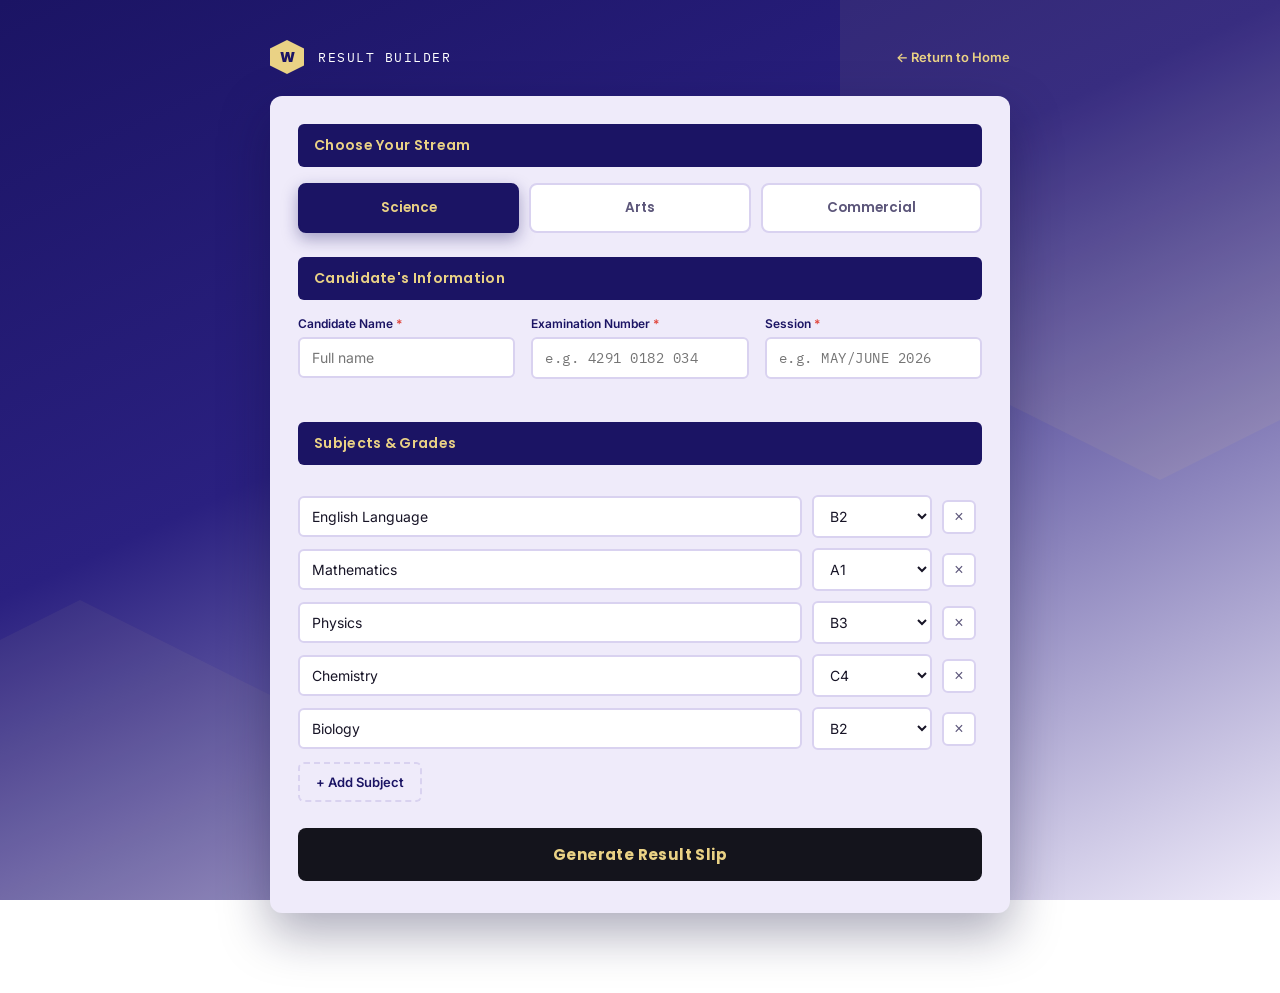
==== commit b9012455: "add class , div and span" ====
--- a/result-page.html
+++ b/result-page.html
@@ -5,83 +5,108 @@
 <meta name="viewport" content="width=device-width, initial-scale=1.0">
 <title>Build Your Result — RESULTCHECK</title>
 <link rel="preconnect" href="https://fonts.googleapis.com">
-<link href="https://fonts.googleapis.com/css2?family=Lora:wght@400;500;600;700&family=IBM+Plex+Mono:wght@400;500&family=Inter:wght@400;500;600&display=swap" rel="stylesheet">
-<link rel="stylesheet" href="css/waec-design-1.css">
+<link href="https://fonts.googleapis.com/css2?family=Poppins:wght@500;600;700;800&family=IBM+Plex+Mono:wght@400;500;600&family=Inter:wght@400;500;600&display=swap" rel="stylesheet">
 <link rel="stylesheet" href="css/result-page.css">
 </head>
-<body class="result-page-body">
+<body>
 
-<div class="result-bg">
-  <div class="result-bg-mark"></div>
+<div class="page-bg">
+  <div class="bg-mark bg-mark-1"></div>
+  <div class="bg-mark bg-mark-2"></div>
 </div>
 
-<div class="builder-wrap">
+<div class="builder-wrap" id="builderWrap">
 
-  <a href="waec-design-1-working.html" class="btn-return">← Return to Home</a>
+  <div class="top-bar">
+    <div class="top-bar-seal">W</div>
+    <span class="top-bar-title">RESULT BUILDER</span>
+    <a href="waec-design-1-working.html" class="btn-return">← Return to Home</a>
+  </div>
 
-  <!-- ===== BUILDER (shown first) ===== -->
-  <div class="builder-panel" id="inputPanel">
+  <div class="builder-panel">
 
-    <div class="builder-head">
-      <h2>Build your result slip</h2>
-      <p>Pick a course stream to start, then edit anything.</p>
-    </div>
-
+    <div class="block-title">Choose Your Stream</div>
     <div class="stream-picker">
-      <button type="button" class="stream-chip stream-science" data-stream="science">Science</button>
+      <button type="button" class="stream-chip stream-science active" data-stream="science">Science</button>
       <button type="button" class="stream-chip stream-arts" data-stream="arts">Arts</button>
       <button type="button" class="stream-chip stream-commercial" data-stream="commercial">Commercial</button>
     </div>
 
-    <div class="builder-columns">
-      <div class="builder-col-left">
-        <label class="field-label">CANDIDATE NAME</label>
-        <input type="text" class="field-light" id="inputName" placeholder="e.g. Adaeze O. Nwachukwu">
-
-        <label class="field-label">EXAMINATION NUMBER</label>
-        <input type="text" class="field-light" id="inputExamNo" placeholder="e.g. 4291 0182 034">
-
-        <label class="field-label">SESSION</label>
-        <input type="text" class="field-light" id="inputSession" placeholder="e.g. MAY/JUNE 2026">
-
-        <button type="button" class="btn-generate" id="generateBtn">Generate Result Slip</button>
+    <div class="block-title">Candidate's Information</div>
+    <div class="form-grid">
+      <div class="form-field">
+        <label>Candidate Name <span class="required-mark">*</span></label>
+        <input type="text" class="field-input" id="inputName" placeholder="Full name">
+        <div class="field-error" id="errorName"></div>
       </div>
-
-      <div class="builder-col-right">
-        <label class="field-label">SUBJECTS &amp; GRADES</label>
-        <div class="subject-rows" id="subjectRows"></div>
-        <button type="button" class="btn-add-subject" id="addSubjectBtn">+ Add Subject</button>
+      <div class="form-field">
+        <label>Examination Number <span class="required-mark">*</span></label>
+        <input type="text" class="field-input mono" id="inputExamNo" placeholder="e.g. 4291 0182 034">
+        <div class="field-error" id="errorExamNo"></div>
+      </div>
+      <div class="form-field">
+        <label>Session <span class="required-mark">*</span></label>
+        <input type="text" class="field-input mono" id="inputSession" placeholder="e.g. MAY/JUNE 2026">
+        <div class="field-error" id="errorSession"></div>
       </div>
     </div>
+
+    <div class="block-title">Subjects &amp; Grades</div>
+    <div class="field-error" id="errorSubjects"></div>
+    <div class="subject-rows" id="subjectRows"></div>
+    <button type="button" class="btn-add-subject" id="addSubjectBtn">+ Add Subject</button>
+
+    <button type="button" class="btn-generate" id="generateBtn">
+      <span>Generate Result Slip</span>
+    </button>
+  </div>
+</div>
+
+<!-- ===== GENERATED SLIP (its own screen) ===== -->
+<div class="slip-screen hidden" id="slipScreen">
+  <div class="slip-bg">
+    <div class="slip-bg-mark"></div>
   </div>
 
-  <!-- ===== GENERATED SLIP (hidden until generated) ===== -->
-  <div class="slip slip-horizontal hidden" id="generatedSlip">
-    <div class="slip-head">
-      <div class="title">Statement of Result<small>WEST AFRICAN SENIOR SCHOOL CERTIFICATE EXAMINATION</small></div>
-      <div class="slip-seal">OFFICIAL<br>SEAL</div>
+  <div class="slip-shell">
+    <div class="slip-header">
+      <div class="slip-header-left">
+        <div class="slip-seal">W</div>
+        <h1>Results</h1>
+      </div>
+      <div class="slip-header-right">RESULTCHECK</div>
     </div>
 
-    <div class="slip-body-horizontal">
-      <div class="slip-meta-vertical">
-        <div class="meta-row"><span class="meta-label">CANDIDATE</span><strong id="outName">—</strong></div>
-        <div class="meta-row"><span class="meta-label">EXAM NO</span><strong id="outExamNo">—</strong></div>
-        <div class="meta-row"><span class="meta-label">SESSION</span><strong id="outSession">—</strong></div>
-      </div>
+    <div class="slip-frame">
 
-      <table class="subjects-table-horizontal">
-        <thead><tr><th>Subject</th><th>Grade</th></tr></thead>
+      <div class="block-title-slip">Candidate's Information</div>
+      <table class="info-table" id="infoTable">
+        <tr><td class="label">Examination Number</td><td class="value" id="outExamNo">—</td></tr>
+        <tr><td class="label">Candidate's Name</td><td class="value" id="outName">—</td></tr>
+        <tr><td class="label">Session</td><td class="value" id="outSession">—</td></tr>
+        <tr><td class="label">Stream</td><td class="value" id="outStream">—</td></tr>
+      </table>
+
+      <div class="block-title-slip">Subject / Grade</div>
+      <table class="subject-table" id="subjectTable">
         <tbody id="outSubjectsBody"></tbody>
       </table>
+
+      <div class="block-title-slip">Result Summary</div>
+      <table class="info-table">
+        <tr><td class="label">Subjects Recorded</td><td class="value" id="outCount">0</td></tr>
+      </table>
+
+      <button type="button" class="print-banner" id="printBtn">Print / Save Result</button>
     </div>
 
     <div class="slip-actions">
-      <button type="button" class="btn-back-home" id="editAgainBtn">← Edit Again</button>
+      <button type="button" class="btn-outline" id="editAgainBtn">← Edit Again</button>
+      <a href="waec-design-1-working.html" class="btn-outline">Return to Home</a>
     </div>
   </div>
-
 </div>
 
 <script src="js/result-page.js"></script>
 </body>
-</html>+</html>
--- a/css/result-page.css
+++ b/css/result-page.css
@@ -1,226 +1,492 @@
-html, body.result-page-body {
-  min-height: 100%;
+:root {
+  --navy: #1B1464;
+  --navy-deep: #100D3A;
+  --lavender: #B9AEE0;
+  --lavender-soft: #D9D2F0;
+  --lavender-pale: #EFEBFA;
+  --gold: #EAD285;
+  --gold-deep: #D8B94E;
+  --gold-alt: #F4E6B8;
+  --ink: #171426;
+  --white: #FFFFFF;
+  --muted: #5C567A;
+  --danger: #E0453B;
+  --print-black: #14141C;
+}
+
+* { box-sizing: border-box; }
+
+body {
   margin: 0;
-  background: var(--paper);
-}
-body.result-page-body {
-  display: flex;
+  font-family: 'Inter', sans-serif;
+  color: var(--ink);
+  min-height: 100vh;
+}
+
+.hidden { display: none !important; }
+
+/* ===== SHARED BACKGROUND (builder screen) ===== */
+.page-bg {
+  position: fixed;
+  inset: 0;
+  z-index: -2;
+  background: linear-gradient(155deg, var(--navy) 0%, #2A2080 40%, var(--lavender-pale) 100%);
+  overflow: hidden;
+}
+.bg-mark {
+  position: absolute;
+  clip-path: polygon(50% 0%, 100% 25%, 100% 75%, 50% 100%, 0% 75%, 0% 25%);
+  background: var(--gold);
+  opacity: 0.07;
+}
+.bg-mark-1 {
+  width: 640px; height: 640px;
+  top: -160px; right: -200px;
+  animation: floatSpin 90s linear infinite;
+}
+.bg-mark-2 {
+  width: 440px; height: 440px;
+  bottom: -140px; left: -140px;
+  opacity: 0.05;
+  animation: floatSpin 70s linear infinite reverse;
+}
+@keyframes floatSpin {
+  from { transform: rotate(0deg); }
+  to { transform: rotate(360deg); }
+}
+
+/* ===== BUILDER SCREEN ===== */
+.builder-wrap {
+  max-width: 780px;
+  margin: 0 auto;
+  padding: 40px 20px 80px;
+  animation: fadeInUp 0.5s ease both;
+}
+@keyframes fadeInUp {
+  from { opacity: 0; transform: translateY(16px); }
+  to { opacity: 1; transform: translateY(0); }
+}
+
+.top-bar {
+  display: flex;
+  align-items: center;
+  gap: 14px;
+  margin-bottom: 22px;
+}
+.top-bar-seal {
+  width: 34px; height: 34px;
+  clip-path: polygon(50% 0%, 100% 25%, 100% 75%, 50% 100%, 0% 75%, 0% 25%);
+  background: var(--gold);
+  color: var(--navy);
+  font-family: 'Poppins', sans-serif;
+  font-weight: 800;
+  font-size: 14px;
+  display: flex;
+  align-items: center;
   justify-content: center;
-  padding: 40px 20px 60px;
-  position: relative;
-  box-sizing: border-box;
-}
-
-.result-bg { position: fixed; inset: 0; z-index: -1; overflow: hidden; }
-.result-bg-mark {
-  position: absolute;
-  top: 50%; left: 50%;
-  width: 900px; height: 900px;
-  transform: translate(-50%, -50%);
-  clip-path: polygon(50% 0%, 100% 25%, 100% 75%, 50% 100%, 0% 75%, 0% 25%);
-  background: var(--green);
-  opacity: 0.04;
-  animation: slowSpin 80s linear infinite;
-}
-@keyframes slowSpin {
-  from { transform: translate(-50%, -50%) rotate(0deg); }
-  to { transform: translate(-50%, -50%) rotate(360deg); }
-}
-
-.builder-wrap {
-  width: 100%;
-  max-width: 820px;
-  animation: fadeInUp 0.4s ease both;
-}
-@keyframes fadeInUp {
-  from { opacity: 0; transform: translateY(14px); }
-  to { opacity: 1; transform: translateY(0); }
-}
-
+}
+.top-bar-title {
+  font-family: 'IBM Plex Mono', monospace;
+  font-size: 12.5px;
+  letter-spacing: 1.5px;
+  color: var(--white);
+  flex: 1;
+}
 .btn-return {
-  display: inline-block;
-  margin-bottom: 20px;
-  font-family: 'Inter', sans-serif;
-  font-size: 13.5px;
-  font-weight: 600;
-  color: var(--muted);
+  font-family: 'Inter', sans-serif;
+  font-size: 13px;
+  font-weight: 600;
+  color: var(--gold);
   text-decoration: none;
 }
-.btn-return:hover { color: var(--ink); }
+.btn-return:hover { text-decoration: underline; }
 
 /* ===== BUILDER PANEL ===== */
 .builder-panel {
-  background: var(--paper-dim);
-  border: 1px solid var(--line);
+  background: var(--lavender-pale);
+  border-radius: 12px;
+  padding: 28px 28px 32px;
+  box-shadow: 0 20px 50px rgba(16, 13, 58, 0.35);
+}
+
+.block-title {
+  background: var(--navy);
+  color: var(--gold);
+  font-family: 'Poppins', sans-serif;
+  font-weight: 600;
+  font-size: 14px;
+  letter-spacing: 0.3px;
+  padding: 11px 16px;
+  border-radius: 6px;
+  margin: 24px 0 16px;
+  position: relative;
+  overflow: hidden;
+}
+.block-title:first-of-type { margin-top: 0; }
+.block-title::after {
+  content: '';
+  position: absolute;
+  top: 0; left: -60%;
+  width: 40%; height: 100%;
+  background: linear-gradient(90deg, transparent, rgba(234, 210, 133, 0.15), transparent);
+  animation: shimmer 4s ease-in-out infinite;
+}
+@keyframes shimmer {
+  0% { left: -60%; }
+  100% { left: 130%; }
+}
+
+/* ----- Stream picker ----- */
+.stream-picker {
+  display: flex;
+  gap: 10px;
+}
+.stream-chip {
+  flex: 1;
+  padding: 13px;
   border-radius: 8px;
-  padding: 30px;
-}
-.builder-head h2 {
-  font-family: 'Lora', serif;
-  font-size: 24px;
-  margin: 0 0 4px;
-}
-.builder-head p {
+  border: 2px solid var(--lavender-soft);
+  background: var(--white);
+  font-family: 'Poppins', sans-serif;
+  font-weight: 600;
   font-size: 13.5px;
   color: var(--muted);
-  margin: 0 0 22px;
-}
-
-/* ----- Stream picker ----- */
-.stream-picker {
-  display: flex;
-  gap: 10px;
-  margin-bottom: 26px;
-}
-.stream-chip {
-  flex: 1;
-  padding: 12px;
-  border-radius: 6px;
-  border: 1.5px solid var(--line);
-  background: var(--white, #fff);
-  font-family: 'Inter', sans-serif;
-  font-weight: 600;
-  font-size: 13.5px;
-  cursor: pointer;
-  transition: all 0.2s ease;
-  color: var(--muted);
-}
-.stream-chip.active.stream-science { background: var(--green); border-color: var(--green); color: var(--paper); }
-.stream-chip.active.stream-arts { background: var(--gold); border-color: var(--gold); color: var(--ink); }
-.stream-chip.active.stream-commercial { background: var(--ink); border-color: var(--ink); color: var(--paper); }
-.stream-chip:hover:not(.active) { border-color: var(--muted); }
-
-/* ----- Two column layout ----- */
-.builder-columns {
+  cursor: pointer;
+  transition: transform 0.15s ease, box-shadow 0.2s ease, border-color 0.2s ease, background 0.2s ease, color 0.2s ease;
+}
+.stream-chip:hover { transform: translateY(-2px); }
+.stream-chip.active.stream-science {
+  background: var(--navy); border-color: var(--navy); color: var(--gold);
+  box-shadow: 0 6px 16px rgba(27, 20, 100, 0.35);
+}
+.stream-chip.active.stream-arts {
+  background: var(--gold); border-color: var(--gold-deep); color: var(--navy);
+  box-shadow: 0 6px 16px rgba(216, 185, 78, 0.4);
+}
+.stream-chip.active.stream-commercial {
+  background: var(--ink); border-color: var(--ink); color: var(--gold-alt);
+  box-shadow: 0 6px 16px rgba(23, 20, 38, 0.35);
+}
+
+/* ----- Form fields ----- */
+.form-grid {
   display: grid;
-  grid-template-columns: 240px 1fr;
-  gap: 32px;
-}
-.builder-col-left { display: flex; flex-direction: column; }
-.builder-col-left .field-label { margin-top: 14px; }
-.builder-col-left .field-label:first-child { margin-top: 0; }
-
-.field-light {
+  grid-template-columns: repeat(3, 1fr);
+  gap: 16px;
+}
+.form-field label {
+  display: block;
+  font-family: 'Inter', sans-serif;
+  font-size: 12px;
+  font-weight: 600;
+  color: var(--navy);
+  margin-bottom: 6px;
+}
+.required-mark { color: var(--danger); }
+
+.field-input {
   width: 100%;
-  background: var(--white, #fff);
-  border: 1px solid var(--line);
-  border-radius: 4px;
+  background: var(--white);
+  border: 2px solid var(--lavender-soft);
+  border-radius: 6px;
   padding: 10px 12px;
-  font-family: 'IBM Plex Mono', monospace;
-  font-size: 13.5px;
+  font-family: 'Inter', sans-serif;
+  font-size: 14px;
   color: var(--ink);
   outline: none;
-  box-sizing: border-box;
-  margin-top: 6px;
-}
-.field-light:focus { border-color: var(--gold); }
-
-.btn-generate {
-  margin-top: 24px;
-  background: var(--green);
-  color: var(--paper);
-  border: none;
-  padding: 13px;
-  font-family: 'Inter', sans-serif;
-  font-size: 14px;
-  font-weight: 600;
-  border-radius: 4px;
-  cursor: pointer;
-}
-.btn-generate:hover { background: var(--green-soft); }
+  transition: border-color 0.2s ease, box-shadow 0.2s ease;
+}
+.field-input.mono { font-family: 'IBM Plex Mono', monospace; letter-spacing: 0.5px; }
+.field-input:focus {
+  border-color: var(--gold-deep);
+  box-shadow: 0 0 0 3px rgba(216, 185, 78, 0.2);
+}
+.field-input.invalid {
+  border-color: var(--danger);
+  animation: shake 0.35s ease;
+}
+@keyframes shake {
+  0%, 100% { transform: translateX(0); }
+  25% { transform: translateX(-5px); }
+  75% { transform: translateX(5px); }
+}
+
+.field-error {
+  font-size: 12px;
+  color: var(--danger);
+  margin-top: 5px;
+  min-height: 14px;
+  font-family: 'Inter', sans-serif;
+}
 
 /* ----- Subject rows ----- */
 .subject-rows {
   display: flex;
   flex-direction: column;
-  gap: 8px;
-  margin-top: 8px;
+  gap: 10px;
   max-height: 320px;
   overflow-y: auto;
   padding-right: 4px;
 }
 .subject-row {
   display: grid;
-  grid-template-columns: 1fr 110px 32px;
-  gap: 8px;
-  align-items: center;
-}
-.subject-row select.field-light,
-.subject-row input.field-light { margin-top: 0; }
+  grid-template-columns: 1fr 120px 36px;
+  gap: 10px;
+  align-items: center;
+  animation: rowSlideIn 0.3s ease;
+}
+@keyframes rowSlideIn {
+  from { opacity: 0; transform: translateX(-12px); }
+  to { opacity: 1; transform: translateX(0); }
+}
+.subject-row .field-input { margin: 0; }
+.subject-row select.field-input { cursor: pointer; }
 .remove-row-btn {
-  width: 30px; height: 30px;
-  border: 1px solid var(--line);
+  width: 34px; height: 34px;
+  border: 2px solid var(--lavender-soft);
+  background: var(--white);
+  color: var(--muted);
+  border-radius: 6px;
+  cursor: pointer;
+  font-size: 16px;
+  transition: all 0.2s ease;
+}
+.remove-row-btn:hover {
+  border-color: var(--danger);
+  color: var(--danger);
+  transform: scale(1.05);
+}
+
+.btn-add-subject {
+  margin-top: 12px;
   background: transparent;
-  color: var(--muted);
-  border-radius: 4px;
-  cursor: pointer;
+  border: 2px dashed var(--lavender-soft);
+  color: var(--navy);
+  font-family: 'Inter', sans-serif;
+  font-weight: 600;
+  font-size: 13px;
+  padding: 10px 16px;
+  border-radius: 6px;
+  cursor: pointer;
+  transition: border-color 0.2s ease, background 0.2s ease;
+}
+.btn-add-subject:hover {
+  border-color: var(--gold-deep);
+  background: var(--gold-alt);
+}
+
+/* ----- Generate button ----- */
+.btn-generate {
+  display: block;
+  width: 100%;
+  margin-top: 26px;
+  background: var(--print-black);
+  color: var(--gold);
+  border: none;
+  padding: 15px;
+  font-family: 'Poppins', sans-serif;
+  font-weight: 700;
   font-size: 15px;
-}
-.remove-row-btn:hover { border-color: #C1440E; color: #C1440E; }
-
-.btn-add-subject {
-  margin-top: 10px;
-  background: transparent;
-  border: 1px dashed var(--muted);
-  color: var(--muted);
-  font-family: 'Inter', sans-serif;
-  font-size: 13px;
-  font-weight: 500;
-  padding: 8px 14px;
-  border-radius: 4px;
-  cursor: pointer;
-  align-self: flex-start;
-}
-.btn-add-subject:hover { border-color: var(--green); color: var(--green); }
-
-/* ===== GENERATED SLIP ===== */
-.slip-horizontal { max-width: 100%; }
-.slip-body-horizontal { display: flex; }
-.slip-meta-vertical {
-  width: 220px; flex-shrink: 0;
-  border-right: 1px solid var(--line);
-  padding: 22px 24px;
-  display: flex; flex-direction: column; gap: 18px;
-}
-.meta-row { display: flex; flex-direction: column; gap: 4px; }
-.meta-label { font-family: 'IBM Plex Mono', monospace; font-size: 10.5px; color: var(--muted); }
-.meta-row strong { font-family: 'Lora', serif; font-size: 15px; }
-
-.subjects-table-horizontal { flex: 1; border-collapse: collapse; }
-.subjects-table-horizontal thead th {
-  text-align: left; font-family: 'IBM Plex Mono', monospace;
-  font-size: 10.5px; color: var(--muted); padding: 10px 24px;
-  background: var(--paper-dim);
-}
-.subjects-table-horizontal thead th:last-child { text-align: right; }
-.subjects-table-horizontal tbody td {
-  padding: 10px 24px; font-size: 14px; border-top: 1px solid var(--line);
-}
-.subjects-table-horizontal tbody td:last-child {
-  text-align: right; font-family: 'Lora', serif; font-weight: 600;
-}
+  letter-spacing: 0.4px;
+  border-radius: 8px;
+  cursor: pointer;
+  position: relative;
+  overflow: hidden;
+  transition: transform 0.15s ease;
+  animation: pulseGlow 2.4s ease-in-out infinite;
+}
+.btn-generate:hover { transform: translateY(-1px); }
+@keyframes pulseGlow {
+  0%, 100% { box-shadow: 0 0 0 0 rgba(234, 210, 133, 0.35); }
+  50% { box-shadow: 0 0 0 8px rgba(234, 210, 133, 0); }
+}
+
+/* ================================================= */
+/* ===== GENERATED SLIP SCREEN (distinct feel)  ===== */
+/* ================================================= */
+
+.slip-screen {
+  min-height: 100vh;
+  display: flex;
+  align-items: center;
+  justify-content: center;
+  padding: 40px 20px;
+  position: relative;
+  background: var(--lavender-soft);
+}
+
+.slip-bg {
+  position: fixed;
+  inset: 0;
+  z-index: -1;
+  overflow: hidden;
+}
+.slip-bg-mark {
+  position: absolute;
+  top: 50%; left: 50%;
+  width: 1000px; height: 1000px;
+  transform: translate(-50%, -50%);
+  clip-path: polygon(50% 0%, 100% 25%, 100% 75%, 50% 100%, 0% 75%, 0% 25%);
+  background: var(--navy);
+  opacity: 0.035;
+  animation: floatSpin 100s linear infinite;
+}
+
+.slip-shell {
+  width: 100%;
+  max-width: 640px;
+  animation: slipDropIn 0.5s cubic-bezier(0.22, 1, 0.36, 1) both;
+}
+@keyframes slipDropIn {
+  from { opacity: 0; transform: translateY(-24px) scale(0.98); }
+  to { opacity: 1; transform: translateY(0) scale(1); }
+}
+
+.slip-header {
+  background: var(--navy);
+  border-radius: 12px 12px 0 0;
+  padding: 22px 26px;
+  display: flex;
+  justify-content: space-between;
+  align-items: center;
+  position: relative;
+  overflow: hidden;
+}
+.slip-header::after {
+  content: '';
+  position: absolute;
+  bottom: 0; left: 0; right: 0;
+  height: 4px;
+  background-image: repeating-linear-gradient(90deg, var(--gold) 0px, var(--gold) 10px, transparent 10px, transparent 18px);
+}
+.slip-header-left {
+  display: flex;
+  align-items: center;
+  gap: 14px;
+}
+.slip-seal {
+  width: 44px; height: 44px;
+  clip-path: polygon(50% 0%, 100% 25%, 100% 75%, 50% 100%, 0% 75%, 0% 25%);
+  background: var(--gold);
+  color: var(--navy);
+  font-family: 'Poppins', sans-serif;
+  font-weight: 800;
+  font-size: 18px;
+  display: flex;
+  align-items: center;
+  justify-content: center;
+  animation: sealPulse 3s ease-in-out infinite;
+}
+@keyframes sealPulse {
+  0%, 100% { transform: scale(1); }
+  50% { transform: scale(1.06); }
+}
+.slip-header h1 {
+  font-family: 'Poppins', sans-serif;
+  font-weight: 800;
+  font-size: 30px;
+  color: var(--white);
+  margin: 0;
+}
+.slip-header-right {
+  font-family: 'IBM Plex Mono', monospace;
+  font-size: 11px;
+  letter-spacing: 1px;
+  color: rgba(255,255,255,0.5);
+}
+
+.slip-frame {
+  background: var(--lavender);
+  padding: 20px;
+  border-radius: 0 0 12px 12px;
+}
+
+.block-title-slip {
+  background: var(--navy-deep);
+  color: var(--gold);
+  font-family: 'Poppins', sans-serif;
+  font-weight: 600;
+  font-size: 13.5px;
+  padding: 10px 16px;
+  border-radius: 5px;
+  margin: 18px 0 8px;
+}
+.block-title-slip:first-child { margin-top: 0; }
+
+table { width: 100%; border-collapse: separate; border-spacing: 0 2px; }
+
+.info-table td { padding: 11px 16px; font-size: 14px; }
+.info-table .label { font-weight: 600; width: 42%; background: var(--gold); }
+.info-table .value { background: var(--white); font-family: 'IBM Plex Mono', monospace; }
+.info-table tr {
+  opacity: 0;
+  animation: rowIn 0.4s ease forwards;
+}
+.info-table tr:nth-child(1) { animation-delay: 0.15s; }
+.info-table tr:nth-child(2) { animation-delay: 0.22s; }
+.info-table tr:nth-child(3) { animation-delay: 0.29s; }
+.info-table tr:nth-child(4) { animation-delay: 0.36s; }
+@keyframes rowIn {
+  from { opacity: 0; transform: translateX(-10px); }
+  to { opacity: 1; transform: translateX(0); }
+}
+
+.subject-table td { padding: 11px 16px; font-size: 14px; background: var(--gold); }
+.subject-table tr:nth-child(even) td { background: var(--gold-alt); }
+.subject-table .grade-cell {
+  text-align: right;
+  font-family: 'Poppins', sans-serif;
+  font-weight: 700;
+  font-size: 16px;
+  color: var(--navy);
+  width: 70px;
+}
+.subject-table tr { opacity: 0; animation: rowIn 0.35s ease forwards; }
+
+.print-banner {
+  display: block;
+  width: 100%;
+  margin-top: 18px;
+  background: var(--print-black);
+  color: var(--white);
+  border: none;
+  font-family: 'Poppins', sans-serif;
+  font-weight: 600;
+  font-size: 14.5px;
+  padding: 13px;
+  border-radius: 6px;
+  cursor: pointer;
+  transition: background 0.2s ease, transform 0.15s ease;
+}
+.print-banner:hover { background: #2A2A38; transform: translateY(-1px); }
 
 .slip-actions {
-  padding: 14px 24px;
-  border-top: 1px solid var(--line);
-  display: flex;
-  justify-content: flex-end;
-}
-.btn-back-home {
+  display: flex;
+  justify-content: space-between;
+  gap: 12px;
+  margin-top: 18px;
+}
+.btn-outline {
+  flex: 1;
+  text-align: center;
   font-family: 'Inter', sans-serif;
   font-size: 13.5px;
   font-weight: 600;
-  color: var(--green);
-  background: transparent;
-  border: 1px solid var(--green);
-  border-radius: 4px;
-  padding: 9px 16px;
-  cursor: pointer;
-}
-.btn-back-home:hover { background: var(--green); color: var(--paper); }
-
-@media (max-width: 700px) {
-  .builder-columns { grid-template-columns: 1fr; }
-  .slip-body-horizontal { flex-direction: column; }
-  .slip-meta-vertical { width: auto; border-right: none; border-bottom: 1px solid var(--line); flex-direction: row; flex-wrap: wrap; gap: 20px; }
-}
+  color: var(--navy);
+  background: var(--white);
+  border: 2px solid var(--navy);
+  padding: 11px;
+  border-radius: 6px;
+  cursor: pointer;
+  text-decoration: none;
+  transition: background 0.2s ease, color 0.2s ease;
+}
+.btn-outline:hover { background: var(--navy); color: var(--gold); }
+
+@media (max-width: 640px) {
+  .form-grid { grid-template-columns: 1fr; }
+  .stream-picker { flex-direction: column; }
+  .slip-header h1 { font-size: 24px; }
+  .slip-header-right { display: none; }
+  .subject-row { grid-template-columns: 1fr 100px 32px; }
+}
